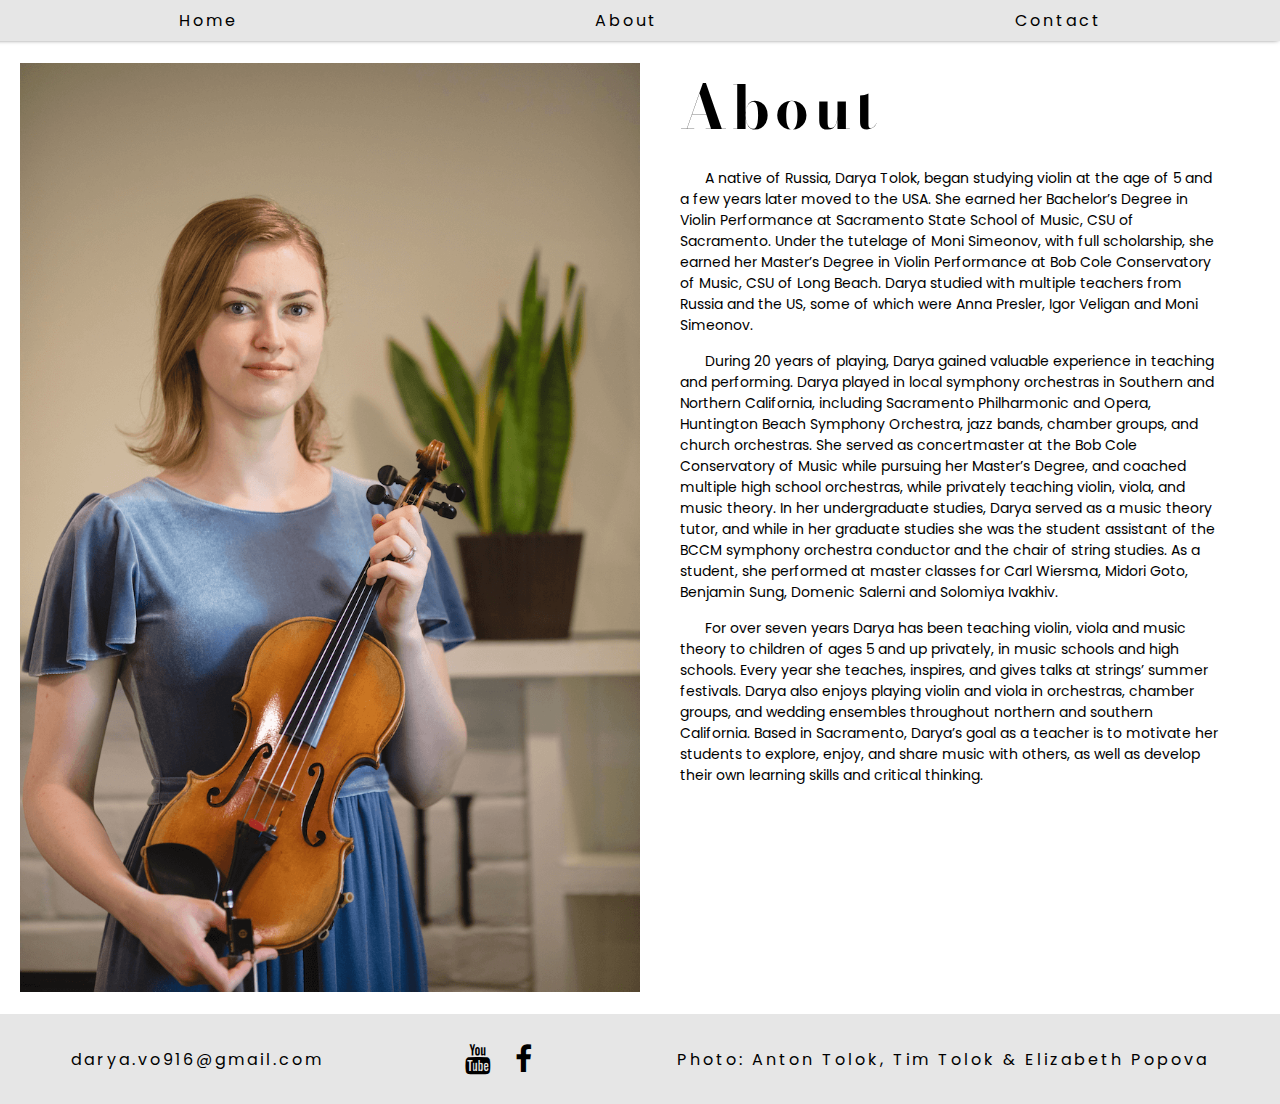
==== about.html @ 343e03ec "Revert "Added new links to nav"" ====
<html lang="en">
  <head>
    <meta charset="UTF-8" />
    <meta http-equiv="X-UA-Compatible" content="IE=edge" />
    <meta name="viewport" content="width=device-width, initial-scale=1.0" />
    <link rel="preconnect" href="https://fonts.googleapis.com" />
    <link rel="preconnect" href="https://fonts.gstatic.com" crossorigin />
    <link
      href="https://fonts.googleapis.com/css2?family=Poppins:wght@300&display=swap"
      rel="stylesheet"
    />
    <link
      rel="stylesheet"
      href="https://cdnjs.cloudflare.com/ajax/libs/font-awesome/4.7.0/css/font-awesome.min.css"
    />
    <link rel="stylesheet" href="styles.css" />
    <title>About</title>
  </head>
  <body>
    <div class="topnav">
      <a href="index.html">Home</a>
      <a href="about.html">About</a>
      <a href="contact.html">Contact</a>
    </div>
    <div class="about-container">
      <div class="about-img-container">
        <img src="pictures/DaryaWebsitePortraits-8.png">
      </div>
      <div class="about-content">
        <h1 class="about-title">About</h1>
      <p class="about-details">
        A native of Russia, Darya Tolok, began studying violin at the age of 5
        and a few years later moved to the USA. She earned her Bachelor’s Degree
        in Violin Performance at Sacramento State School of Music, CSU of
        Sacramento. Under the tutelage of Moni Simeonov, with full scholarship,
        she earned her Master’s Degree in Violin Performance at Bob Cole
        Conservatory of Music, CSU of Long Beach. Darya studied with multiple
        teachers from Russia and the US, some of which were Anna Presler, Igor
        Veligan and Moni Simeonov.
      </p>
      <p class="about-details">
        During 20 years of playing, Darya gained valuable experience in teaching
        and performing. Darya played in local symphony orchestras in Southern
        and Northern California, including Sacramento Philharmonic and Opera,
        Huntington Beach Symphony Orchestra, jazz bands, chamber groups, and
        church orchestras. She served as concertmaster at the Bob Cole
        Conservatory of Music while pursuing her Master’s Degree, and coached
        multiple high school orchestras, while privately teaching violin, viola,
        and music theory. In her undergraduate studies, Darya served as a music
        theory tutor, and while in her graduate studies she was the student
        assistant of the BCCM symphony orchestra conductor and the chair of
        string studies. As a student, she performed at master classes for Carl
        Wiersma, Midori Goto, Benjamin Sung, Domenic Salerni and Solomiya
        Ivakhiv.
      </p>
      <p class="about-details">
        For over seven years Darya has been teaching violin, viola and music
        theory to children of ages 5 and up privately, in music schools and high
        schools. Every year she teaches, inspires, and gives talks at strings’
        summer festivals. Darya also enjoys playing violin and viola in
        orchestras, chamber groups, and wedding ensembles throughout northern
        and southern California. Based in Sacramento, Darya’s goal as a teacher
        is to motivate her students to explore, enjoy, and share music with
        others, as well as develop their own learning skills and critical
        thinking.
      </p>
      </div>
    </div>

    <footer class="bottom-nav-container">
      <p>
        <a href="mailto:darya.vo916@gmail.com">darya.vo916@gmail.com</a>
      </p>
      <div>
      <a href="https://www.youtube.com/channel/UCHV-7TpiJ2-uIK9oaVsrO3w" class="fa fa-youtube"></a>
      <a href="https://www.facebook.com/darya.tolok.750" class="fa fa-facebook"></a>
      </div>
      <p>
        Photo: Anton Tolok, Tim Tolok & Elizabeth Popova
      </p>
    </footer>
  </body>
</html>
---- styles.css ----
@import url('https://fonts.googleapis.com/css2?family=Bodoni+Moda:opsz@6..96&display=swap');
@import url('https://fonts.googleapis.com/css2?family=Noto+Sans+Mono:wght@300&display=swap');

/* General CSS */
body,
html,
body,
div,
span,
applet,
object,
iframe,
h1,
h2,
h3,
h4,
h5,
h6,
p,
blockquote,
pre,
a,
abbr,
acronym,
address,
big,
cite,
code,
del,
dfn,
em,
img,
ins,
kbd,
q,
s,
samp,
small,
strike,
strong,
sub,
sup,
tt,
var,
b,
u,
i,
center,
dl,
dt,
dd,
ol,
ul,
li,
fieldset,
form,
label,
legend,
table,
caption,
tbody,
tfoot,
thead,
tr,
th,
td,
article,
aside,
canvas,
details,
embed,
figure,
figcaption,
footer,
header,
hgroup,
menu,
nav,
output,
ruby,
section,
summary,
time,
mark,
audio,
video {
  margin: 0;
  padding: 0;
}

body {
  font-family: "Poppins", sans-serif;
}

html {
  scroll-behavior: smooth;
}

.topnav {
  background-color: rgb(230, 230, 230);
  padding-top: 3px;
  padding-bottom: 3px;
  display: flex;
  justify-content: space-around;
  box-shadow: -5px -5px 5px 3px;
}

.topnav a {
  text-decoration: none;
  padding-top: 5px;
  padding-bottom: 5px;
  color: black;
  letter-spacing: 3px;
}
.topnav a:hover {
  text-decoration: underline;
}

.bottom-nav-container {
  background-color: rgb(230, 230, 230);
  left: 0;
  height: 10%;
  width: 100%;
  display: flex;
  justify-content: space-around;
  align-items: center;
}
/*large phones*/
@media screen and (max-width: 500px) {
  .bottom-nav-container {
    height: 14%;
  }
}
/*small phone*/
@media screen and (max-width: 319px) {
  .bottom-nav-container {
    height: 16%;
  }
}
/*large phone*/
@media screen and (max-width: 500px) {
  .bottom-nav-container div {
    width: 50px;
    display: flex;
    justify-content: space-between;
  }
}
/*tablet phone*/
@media screen and (min-width: 767px) {
  .bottom-nav-container div {
    width: 70px;
    display: flex;
    justify-content: space-between;
  }
}
/*medium phone*/
@media screen and (max-width: 769px) {
  .bottom-nav-container {
    display: flex;
    flex-direction: column;
  }
  .bottom-nav-container p {
    order: 1;
  }
  .bottom-nav-container div {
    order: 2;
  }
}

.bottom-nav-container a, .bottom-nav-container p {
  color: black;
  text-decoration: none;
  letter-spacing: 3px;
  cursor: pointer;
}
/*large phone*/
@media screen and (max-width: 500px) {
  .bottom-nav-container p,
  a {
    font-size: 10px;
    letter-spacing: 0px;
  }
}

.fa {
  text-decoration: none;
  font-size: 30px;
}
/*large phone*/
@media screen and (max-width: 500px) {
  .fa {
    font-size: 20px;
  }
}

/* Home Page */
.home-container {
  display: flex;
  flex-direction: row;
  /* margin: 15px;
  margin-bottom: 150px; */
  margin: 40px auto 100px;  
  max-width: 1500px;

}
/*large phone*/
@media screen and (max-width: 500px) {
  .home-container {
    flex-direction: column;
    margin-bottom: 50px;
  }
}

.name-container {
  flex: 1 1 50%;
  display: flex;
  flex-direction: column;
  justify-content: center;
}

.name {
  font-size: 70px;
  margin-left: 15px;
  color: black;
  letter-spacing: 5px;
  text-align: center;
  font-family: 'Bodoni Moda', serif;
}
/*large phone*/
@media screen and (max-width: 500px) {
  .name {
    font-size: 50px;
  }
}

.skill-container {
  display: flex;
  justify-content: space-around;
  margin-top: 15px;
  font-family: "Poppins", sans-serif;
  font-weight: bold;
  font-size: 18px;
}
.skill-container a {
 text-decoration: none;
 color: black;
}
.home-img-container {
  flex: 1 1 50%;
}

.home-container img {
  width: 100%;
}

.img-gallery-quote-container{
  margin: 0 auto;
  max-width: 1500px;
}
.img-quote-container {
  display: flex;
  flex-direction: row;
  margin: 15px;
}
@media screen and (max-width:769px) {
  .img-quote-container {
    display: flex;
    flex-direction: column;
    margin: 15px;
  }
  .img-for-quote {
    order: 1;
  }
  .quote-for-img {
    order: 2;
  }
}

.img-for-quote {
  flex: 1 1 50%;
  margin: 15px;

  
}

.quote-for-img {
  flex: 1 1 50%;
  display: flex;
  flex-direction: column;
  justify-content: space-evenly;
  align-items: center;
  margin: 15px;
  text-indent: 15px;
}

.quote-for-img p:first-of-type {
  font-style: italic;
  font-weight: 600;
}

@media screen  and (max-width:500px) {
  .quote-for-img p:first-of-type {
  margin-bottom: 50px;
  }
}

.img-for-quote img {
  width: 100%;
}

/* .img-gallery-container {
  display: grid;
  grid-template-columns: repeat(3, 1fr);
  grid-template-rows: repeat(1, 35vw);
  grid-gap: 15px;
  margin: 0px 15px 15px;
}
/*large phone*/
/* @media screen and (max-width: 500px) {
  .img-gallery-container {
    grid-template-columns: repeat(1, 1fr);
    grid-template-rows: repeat(6, 95vw);
    grid-gap: 10px;
    margin: 100px 0px 15px 0px;
  }
} */

/* .img-gallery-container img {
  width: 100%;
  height: 100%;
  object-fit: cover;
}  */

/* About Page */
.about-container {
  display: flex;
  flex-direction: row;

  margin-left: 20px;
  margin-right: 20px;
}
/*laptop*/
@media screen and (max-width: 800px) {
  .about-container {
    display: flex;
    flex-direction: column;

    margin-left: 5px;
    margin-right: 5px;
  }
}

.about-img-container {
  flex: 1 1 50%;
}

.about-img-container img {
  width: 100%;
  margin-top: 22px;
  margin-bottom: 22px;

}

.about-content {
  margin-bottom: 20px;
  margin-top: 20px;
  flex: 1 1 50%;
}

.about-title {
  color: Black;
  padding-left: 40px;
  font-size: 60px; 
  font-family: 'Bodoni Moda', serif;
  margin: 0 0;
  letter-spacing: 5px;
}
.about-details {
  color: black;
  padding-left: 40px;
  padding-right: 40px;
  padding-top: 15px;
  text-indent: 25px;
  font-size: 14px;
}

/* Contact Page */
.contact-title {
  font-family: 'Bodoni Moda', serif;
  text-align: center;
  font-size: 55px;
}
.contact-container {
  display: flex;
  flex-direction: row;
  margin: 15px;
  /* height: 100vh; */
  margin-bottom: 120px;
}
/*large phone*/
@media screen and (max-width: 767px) {
  .contact-container {
    flex-direction: column;
    /* height: 130vh;   */
  }
}

.contact-img-contianer {
  flex: 1 1 50%;
  margin-top: 10px;
}

.contact-img-contianer img {
  width: 100%;
}

.form-container {
  flex: 1 1 50%;
  margin-top: 10px;
}

.form-content {
  display: flex;
  flex-direction: column;
  align-items: center;
}

.form-container label {
  color: black; 
  padding-bottom: 10px;
  letter-spacing: 3px;
}

.contact-info {
  padding: 8px;
  max-width: 400px;
  margin: 0 auto;
}

.fullname-box,
.lname-box,
.email-box {
  height: 30px;
  width: 400px;
  border: 1.5px solid black;
  border-radius: 10px;
  font-family: inherit;
  background-color: rgb(247, 247, 247);
}
/*tablet */
@media screen and (max-width: 1000px) {
  .fullname-box,
  .lname-box,
  .email-box {
    height: 25px;
    width: 350px;
  }
}
/*tablet */
@media screen and (max-width: 374px) {
  .fullname-box,
  .lname-box,
  .email-box {
    height: 25px;
    width: 300px;
  }
}

.message-box {
  height: 150px;
  width: 400px;
  font-family: inherit;
  border: 1.5px solid black;
  border-radius: 10px;
  background-color: rgb(247, 247, 247);
}
/*tablet mode*/
@media screen and (max-width: 1000px) {
  .message-box {
    height: 100px;
    width: 350px;
  }
}
/*tablet mode*/
@media screen and (max-width: 374px) {
  .message-box {
    height: 100px;
    width: 300px;
  }
}

.submit-btn {
  height: 30px;
  padding-left: 10px;
  padding-right: 10px;
  color: black;
  background-color: rgb(240, 240, 240);
  border-style: hidden;
  border-radius: 10px;
  letter-spacing: 1px;
  font-family: inherit;
  cursor: pointer;

}
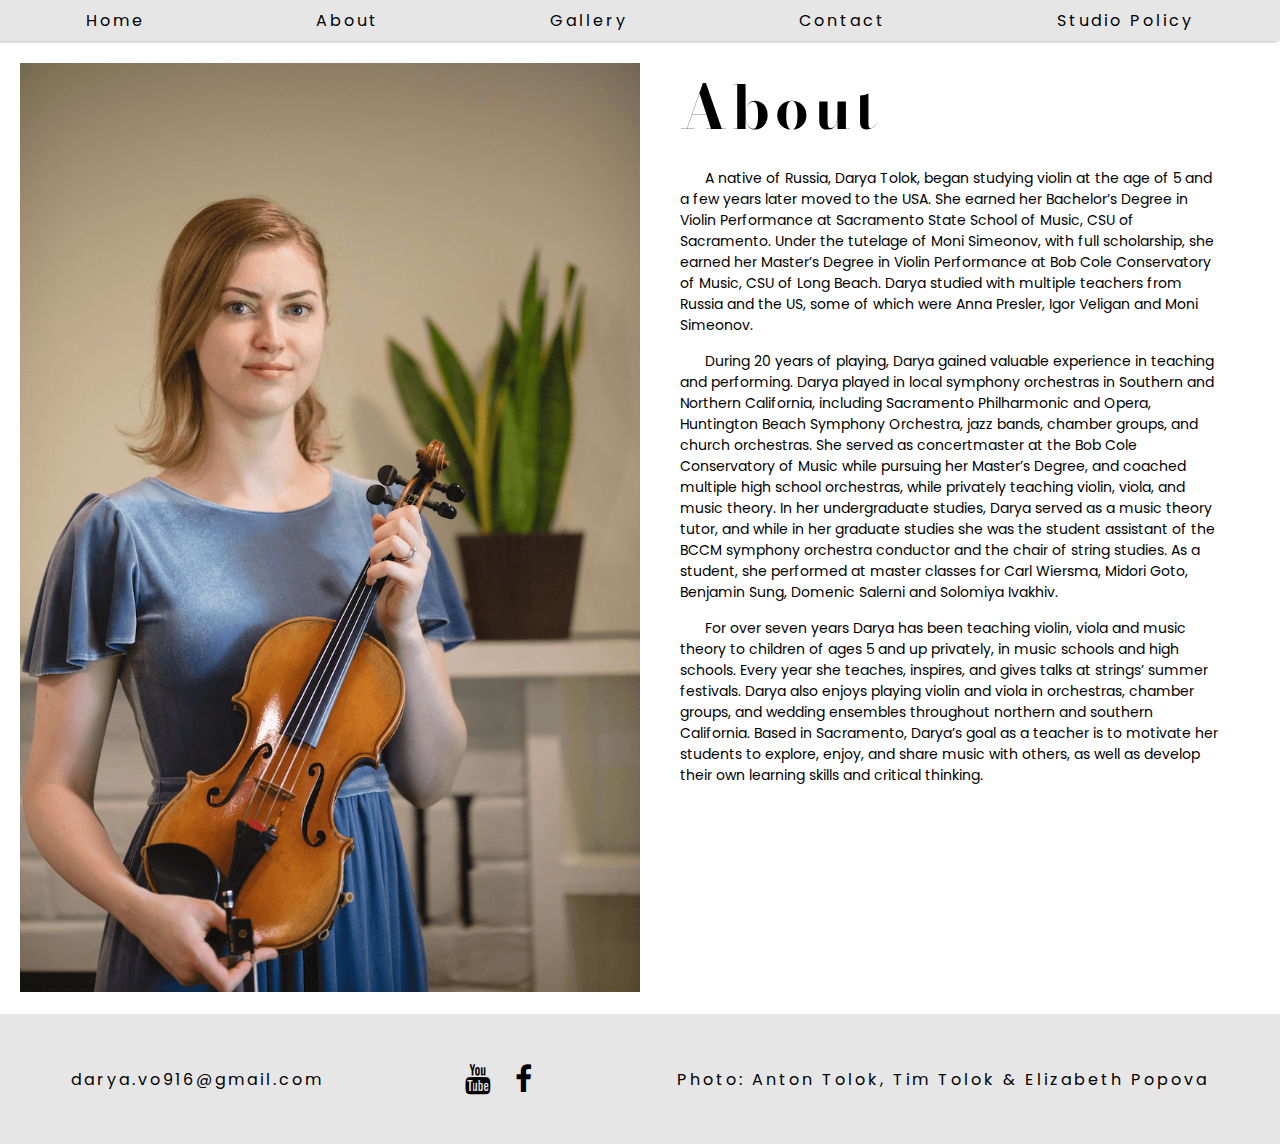
==== commit 5794bb74: "added new pages" ====
--- a/about.html
+++ b/about.html
@@ -17,67 +17,80 @@
     <title>About</title>
   </head>
   <body>
-    <div class="topnav">
-      <a href="index.html">Home</a>
-      <a href="about.html">About</a>
-      <a href="contact.html">Contact</a>
-    </div>
-    <div class="about-container">
-      <div class="about-img-container">
-        <img src="pictures/DaryaWebsitePortraits-8.png">
+    <div class="main-container">
+      <div class="topnav">
+        <a href="index.html">Home</a>
+        <a href="about.html">About</a>
+        <a href="gallery.html">Gallery</a>
+        <a href="contact.html">Contact</a>
+        <a href="studio-policy.html">Studio Policy</a>
       </div>
-      <div class="about-content">
-        <h1 class="about-title">About</h1>
-      <p class="about-details">
-        A native of Russia, Darya Tolok, began studying violin at the age of 5
-        and a few years later moved to the USA. She earned her Bachelor’s Degree
-        in Violin Performance at Sacramento State School of Music, CSU of
-        Sacramento. Under the tutelage of Moni Simeonov, with full scholarship,
-        she earned her Master’s Degree in Violin Performance at Bob Cole
-        Conservatory of Music, CSU of Long Beach. Darya studied with multiple
-        teachers from Russia and the US, some of which were Anna Presler, Igor
-        Veligan and Moni Simeonov.
-      </p>
-      <p class="about-details">
-        During 20 years of playing, Darya gained valuable experience in teaching
-        and performing. Darya played in local symphony orchestras in Southern
-        and Northern California, including Sacramento Philharmonic and Opera,
-        Huntington Beach Symphony Orchestra, jazz bands, chamber groups, and
-        church orchestras. She served as concertmaster at the Bob Cole
-        Conservatory of Music while pursuing her Master’s Degree, and coached
-        multiple high school orchestras, while privately teaching violin, viola,
-        and music theory. In her undergraduate studies, Darya served as a music
-        theory tutor, and while in her graduate studies she was the student
-        assistant of the BCCM symphony orchestra conductor and the chair of
-        string studies. As a student, she performed at master classes for Carl
-        Wiersma, Midori Goto, Benjamin Sung, Domenic Salerni and Solomiya
-        Ivakhiv.
-      </p>
-      <p class="about-details">
-        For over seven years Darya has been teaching violin, viola and music
-        theory to children of ages 5 and up privately, in music schools and high
-        schools. Every year she teaches, inspires, and gives talks at strings’
-        summer festivals. Darya also enjoys playing violin and viola in
-        orchestras, chamber groups, and wedding ensembles throughout northern
-        and southern California. Based in Sacramento, Darya’s goal as a teacher
-        is to motivate her students to explore, enjoy, and share music with
-        others, as well as develop their own learning skills and critical
-        thinking.
-      </p>
+      <div>
+        <div class="page-container">
+          <div class="about-container">
+            <div class="about-img-container">
+              <img src="pictures/DaryaWebsitePortraits-8.png" />
+            </div>
+            <div class="about-content">
+              <h1 class="about-title">About</h1>
+              <p class="about-details">
+                A native of Russia, Darya Tolok, began studying violin at the
+                age of 5 and a few years later moved to the USA. She earned her
+                Bachelor’s Degree in Violin Performance at Sacramento State
+                School of Music, CSU of Sacramento. Under the tutelage of Moni
+                Simeonov, with full scholarship, she earned her Master’s Degree
+                in Violin Performance at Bob Cole Conservatory of Music, CSU of
+                Long Beach. Darya studied with multiple teachers from Russia and
+                the US, some of which were Anna Presler, Igor Veligan and Moni
+                Simeonov.
+              </p>
+              <p class="about-details">
+                During 20 years of playing, Darya gained valuable experience in
+                teaching and performing. Darya played in local symphony
+                orchestras in Southern and Northern California, including
+                Sacramento Philharmonic and Opera, Huntington Beach Symphony
+                Orchestra, jazz bands, chamber groups, and church orchestras.
+                She served as concertmaster at the Bob Cole Conservatory of
+                Music while pursuing her Master’s Degree, and coached multiple
+                high school orchestras, while privately teaching violin, viola,
+                and music theory. In her undergraduate studies, Darya served as
+                a music theory tutor, and while in her graduate studies she was
+                the student assistant of the BCCM symphony orchestra conductor
+                and the chair of string studies. As a student, she performed at
+                master classes for Carl Wiersma, Midori Goto, Benjamin Sung,
+                Domenic Salerni and Solomiya Ivakhiv.
+              </p>
+              <p class="about-details">
+                For over seven years Darya has been teaching violin, viola and
+                music theory to children of ages 5 and up privately, in music
+                schools and high schools. Every year she teaches, inspires, and
+                gives talks at strings’ summer festivals. Darya also enjoys
+                playing violin and viola in orchestras, chamber groups, and
+                wedding ensembles throughout northern and southern California.
+                Based in Sacramento, Darya’s goal as a teacher is to motivate
+                her students to explore, enjoy, and share music with others, as
+                well as develop their own learning skills and critical thinking.
+              </p>
+            </div>
+          </div>
+        </div>
       </div>
     </div>
-
     <footer class="bottom-nav-container">
       <p>
         <a href="mailto:darya.vo916@gmail.com">darya.vo916@gmail.com</a>
       </p>
       <div>
-      <a href="https://www.youtube.com/channel/UCHV-7TpiJ2-uIK9oaVsrO3w" class="fa fa-youtube"></a>
-      <a href="https://www.facebook.com/darya.tolok.750" class="fa fa-facebook"></a>
+        <a
+          href="https://www.youtube.com/channel/UCHV-7TpiJ2-uIK9oaVsrO3w"
+          class="fa fa-youtube"
+        ></a>
+        <a
+          href="https://www.facebook.com/darya.tolok.750"
+          class="fa fa-facebook"
+        ></a>
       </div>
-      <p>
-        Photo: Anton Tolok, Tim Tolok & Elizabeth Popova
-      </p>
+      <p>Photo: Anton Tolok, Tim Tolok & Elizabeth Popova</p>
     </footer>
   </body>
 </html>
--- a/styles.css
+++ b/styles.css
@@ -1,6 +1,5 @@
-
-@import url('https://fonts.googleapis.com/css2?family=Bodoni+Moda:opsz@6..96&display=swap');
-@import url('https://fonts.googleapis.com/css2?family=Noto+Sans+Mono:wght@300&display=swap');
+@import url("https://fonts.googleapis.com/css2?family=Bodoni+Moda:opsz@6..96&display=swap");
+@import url("https://fonts.googleapis.com/css2?family=Noto+Sans+Mono:wght@300&display=swap");
 
 /* General CSS */
 body,
@@ -91,6 +90,7 @@
 
 body {
   font-family: "Poppins", sans-serif;
+  height: 100%;
 }
 
 html {
@@ -119,12 +119,13 @@
 
 .bottom-nav-container {
   background-color: rgb(230, 230, 230);
-  left: 0;
-  height: 10%;
+  bottom: 0;
+  position: relative;
   width: 100%;
   display: flex;
   justify-content: space-around;
   align-items: center;
+  height: 130px;
 }
 /*large phones*/
 @media screen and (max-width: 500px) {
@@ -168,7 +169,8 @@
   }
 }
 
-.bottom-nav-container a, .bottom-nav-container p {
+.bottom-nav-container a,
+.bottom-nav-container p {
   color: black;
   text-decoration: none;
   letter-spacing: 3px;
@@ -194,15 +196,23 @@
   }
 }
 
+.main-container {
+  display: flex;
+  flex-direction: column;
+  min-height: 100vh;
+}
+.page-container {
+  flex: 1; 
+}
+
 /* Home Page */
 .home-container {
   display: flex;
   flex-direction: row;
   /* margin: 15px;
   margin-bottom: 150px; */
-  margin: 40px auto 100px;  
+  margin: 40px auto 100px;
   max-width: 1500px;
-
 }
 /*large phone*/
 @media screen and (max-width: 500px) {
@@ -225,7 +235,7 @@
   color: black;
   letter-spacing: 5px;
   text-align: center;
-  font-family: 'Bodoni Moda', serif;
+  font-family: "Bodoni Moda", serif;
 }
 /*large phone*/
 @media screen and (max-width: 500px) {
@@ -243,8 +253,8 @@
   font-size: 18px;
 }
 .skill-container a {
- text-decoration: none;
- color: black;
+  text-decoration: none;
+  color: black;
 }
 .home-img-container {
   flex: 1 1 50%;
@@ -254,7 +264,7 @@
   width: 100%;
 }
 
-.img-gallery-quote-container{
+.img-gallery-quote-container {
   margin: 0 auto;
   max-width: 1500px;
 }
@@ -263,7 +273,7 @@
   flex-direction: row;
   margin: 15px;
 }
-@media screen and (max-width:769px) {
+@media screen and (max-width: 769px) {
   .img-quote-container {
     display: flex;
     flex-direction: column;
@@ -280,8 +290,6 @@
 .img-for-quote {
   flex: 1 1 50%;
   margin: 15px;
-
-  
 }
 
 .quote-for-img {
@@ -299,9 +307,9 @@
   font-weight: 600;
 }
 
-@media screen  and (max-width:500px) {
+@media screen and (max-width: 500px) {
   .quote-for-img p:first-of-type {
-  margin-bottom: 50px;
+    margin-bottom: 50px;
   }
 }
 
@@ -336,7 +344,7 @@
 .about-container {
   display: flex;
   flex-direction: row;
-
+  height: 100%;
   margin-left: 20px;
   margin-right: 20px;
 }
@@ -359,7 +367,6 @@
   width: 100%;
   margin-top: 22px;
   margin-bottom: 22px;
-
 }
 
 .about-content {
@@ -371,8 +378,8 @@
 .about-title {
   color: Black;
   padding-left: 40px;
-  font-size: 60px; 
-  font-family: 'Bodoni Moda', serif;
+  font-size: 60px;
+  font-family: "Bodoni Moda", serif;
   margin: 0 0;
   letter-spacing: 5px;
 }
@@ -387,7 +394,7 @@
 
 /* Contact Page */
 .contact-title {
-  font-family: 'Bodoni Moda', serif;
+  font-family: "Bodoni Moda", serif;
   text-align: center;
   font-size: 55px;
 }
@@ -427,7 +434,7 @@
 }
 
 .form-container label {
-  color: black; 
+  color: black;
   padding-bottom: 10px;
   letter-spacing: 3px;
 }
@@ -501,5 +508,7 @@
   letter-spacing: 1px;
   font-family: inherit;
   cursor: pointer;
-
-}
+}
+
+/* Gallery Page */
+
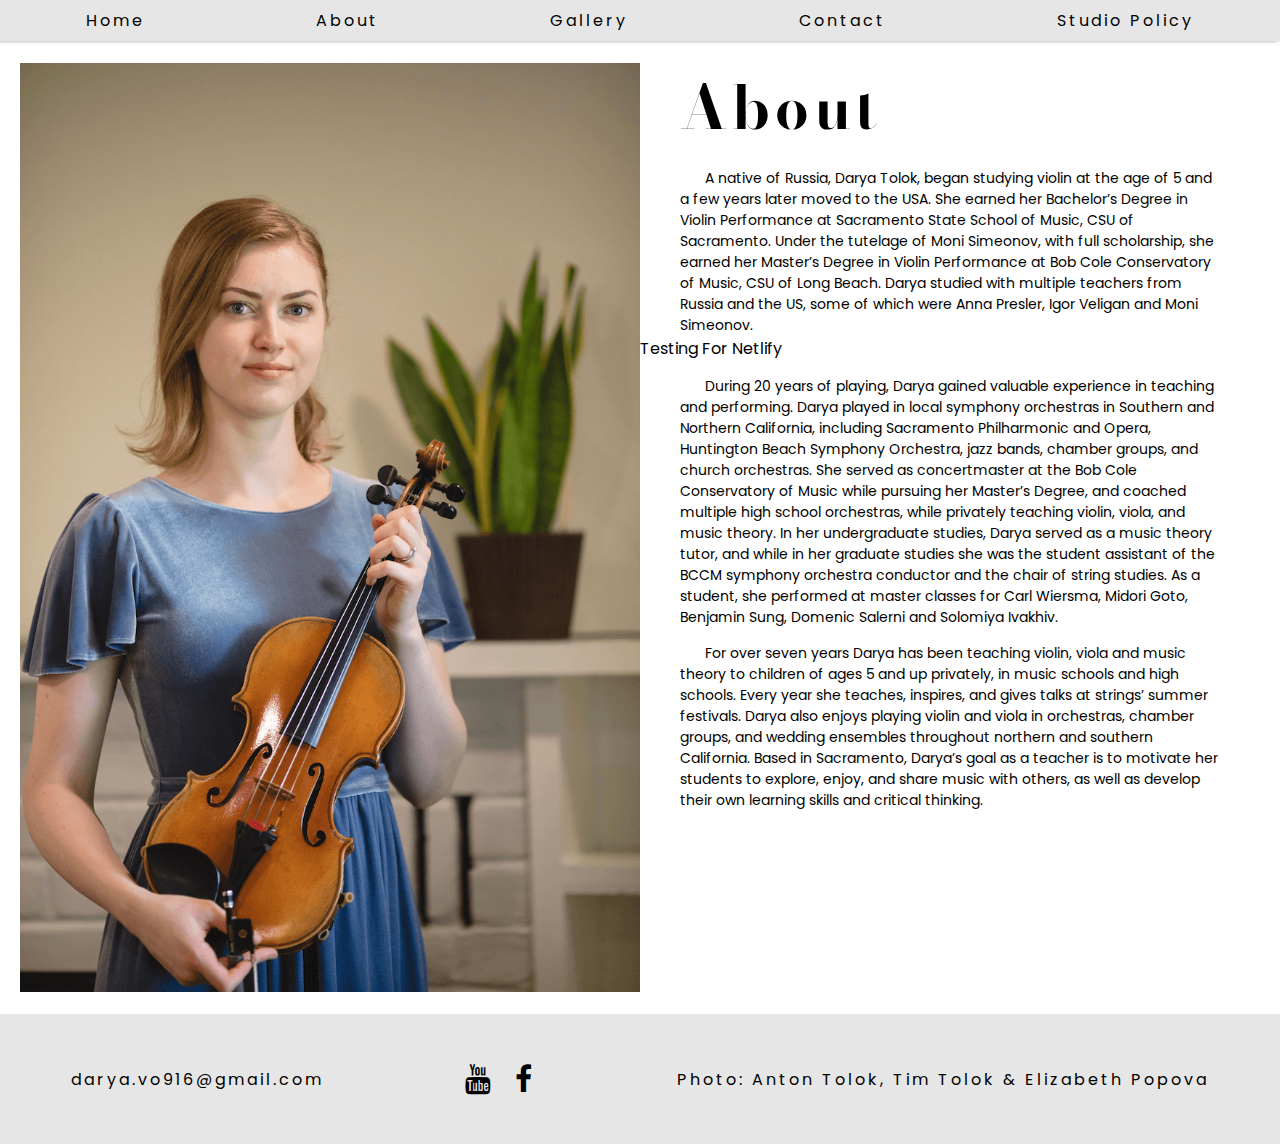
==== commit 5c4f0a24: "testing for netlify" ====
--- a/about.html
+++ b/about.html
@@ -14,6 +14,7 @@
       href="https://cdnjs.cloudflare.com/ajax/libs/font-awesome/4.7.0/css/font-awesome.min.css"
     />
     <link rel="stylesheet" href="styles.css" />
+    <script src="script.js"></script>
     <title>About</title>
   </head>
   <body>
@@ -24,6 +25,16 @@
         <a href="gallery.html">Gallery</a>
         <a href="contact.html">Contact</a>
         <a href="studio-policy.html">Studio Policy</a>
+      </div>
+      <div class="topnav-two">
+        <button class="menu-toggle" onclick="toggleMenu()">≡</button>
+        <div class="dropdown-menu" id="dropdownMenu">
+          <a href="index.html">Home</a>
+          <a href="about.html">About</a>
+          <a href="gallery.html">Gallery</a>
+          <a href="contact.html">Contact</a>
+          <a href="studio-policy.html">Studio Policy</a>
+        </div>
       </div>
       <div>
         <div class="page-container">
@@ -44,6 +55,7 @@
                 the US, some of which were Anna Presler, Igor Veligan and Moni
                 Simeonov.
               </p>
+              <p>Testing For Netlify</p>
               <p class="about-details">
                 During 20 years of playing, Darya gained valuable experience in
                 teaching and performing. Darya played in local symphony
--- a/styles.css
+++ b/styles.css
@@ -103,6 +103,7 @@
   padding-bottom: 3px;
   display: flex;
   justify-content: space-around;
+  align-items: center;
   box-shadow: -5px -5px 5px 3px;
 }
 
@@ -117,6 +118,44 @@
   text-decoration: underline;
 }
 
+.topnav-two {
+  background-color: rgb(230, 230, 230);
+  display: flex;
+  justify-content: flex-end;
+}
+
+.menu-toggle {
+  display: none;
+  background-color: rgb(230, 230, 230);
+  border: none;
+  font-size: 24px;
+  cursor: pointer;
+  padding: 5px;
+  position: relative;
+  right: 20px;
+}
+
+.dropdown-menu {
+  display: none;
+  flex-direction: column;
+  background-color: rgb(230, 230, 230);
+  position: absolute;
+  top: 38px;
+  width: 100%;
+  left: 0;
+}
+
+.dropdown-menu a {
+  padding: 10px 20px;
+  text-decoration: none;
+  color: black;
+  text-align: center;
+}
+
+.dropdown-menu a:hover {
+  text-decoration: underline;
+}
+
 .bottom-nav-container {
   background-color: rgb(230, 230, 230);
   bottom: 0;
@@ -127,6 +166,24 @@
   align-items: center;
   height: 130px;
 }
+
+@media screen and (max-width: 1023px) {
+   .topnav {
+    display: none;
+  }
+  .topnav a {
+    display: none;
+  }
+
+  .menu-toggle {
+    display: block;
+  }
+
+  .dropdown-menu {
+    display: flex;
+  }
+}
+
 /*large phones*/
 @media screen and (max-width: 500px) {
   .bottom-nav-container {
@@ -202,7 +259,7 @@
   min-height: 100vh;
 }
 .page-container {
-  flex: 1; 
+  flex: 1;
 }
 
 /* Home Page */
@@ -510,5 +567,32 @@
   cursor: pointer;
 }
 
-/* Gallery Page */
-
+/* Studio Policy */
+
+.studio-policy-container {
+  display: flex;
+  flex-direction: column;
+  width: 900px;
+}
+
+.studio-policy-title {
+  font-size: 55px;
+  font-family: "Bodoni Moda", serif;
+  text-align: center;
+}
+
+.studio-policy-container h3 {
+ text-align: center;
+ padding: 15px;
+ text-decoration: underline;
+}
+
+.studio-policy-container ul {
+  margin: 30px;
+  text-indent: 15px;
+}
+
+.studio-policy-container li {
+  margin: 15px;
+}
+
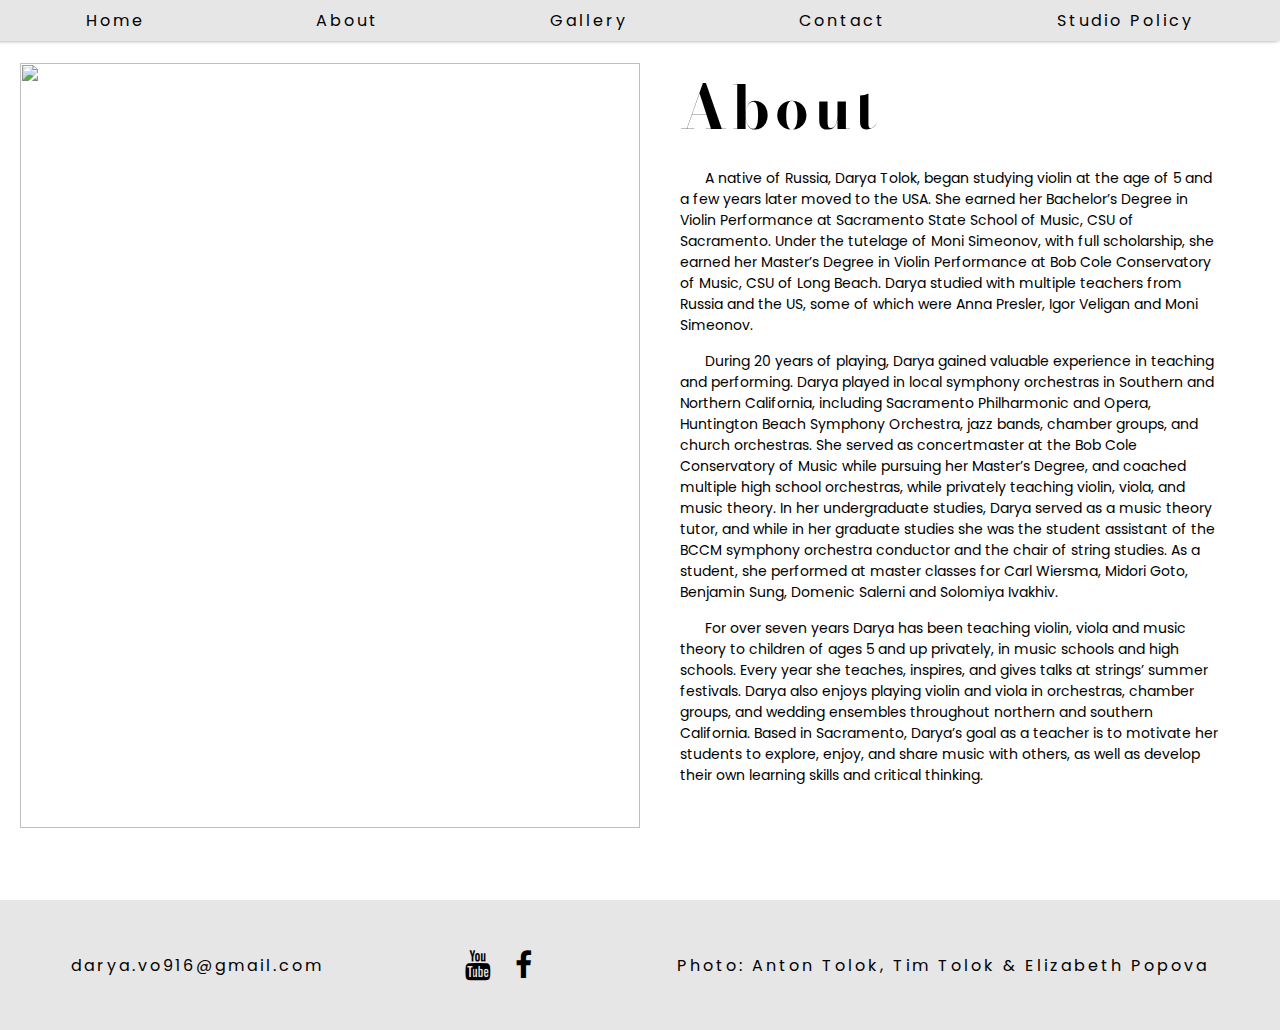
==== commit 7ed8eae7: "gallery is added" ====
--- a/about.html
+++ b/about.html
@@ -40,7 +40,7 @@
         <div class="page-container">
           <div class="about-container">
             <div class="about-img-container">
-              <img src="pictures/DaryaWebsitePortraits-8.png" />
+              <img src="pictures/Darya Tolok Violin Portraits-7-min.png" />
             </div>
             <div class="about-content">
               <h1 class="about-title">About</h1>
@@ -55,7 +55,6 @@
                 the US, some of which were Anna Presler, Igor Veligan and Moni
                 Simeonov.
               </p>
-              <p>Testing For Netlify</p>
               <p class="about-details">
                 During 20 years of playing, Darya gained valuable experience in
                 teaching and performing. Darya played in local symphony
--- a/styles.css
+++ b/styles.css
@@ -596,3 +596,25 @@
   margin: 15px;
 }
 
+/* Gallery Page */
+
+.gallery-container {
+  display: grid;
+  grid-template-columns: repeat(3, 1fr);
+  gap: 5px;
+  padding: 10px;
+}
+
+.gallery-container img {
+  width: 100%;
+  height: 100%;
+  aspect-ratio: 3 / 2;
+  object-fit: cover;
+  display: block;
+}
+
+@media screen and (max-width: 768px) {
+  .gallery-container {
+    grid-template-columns: 1fr;
+  }
+}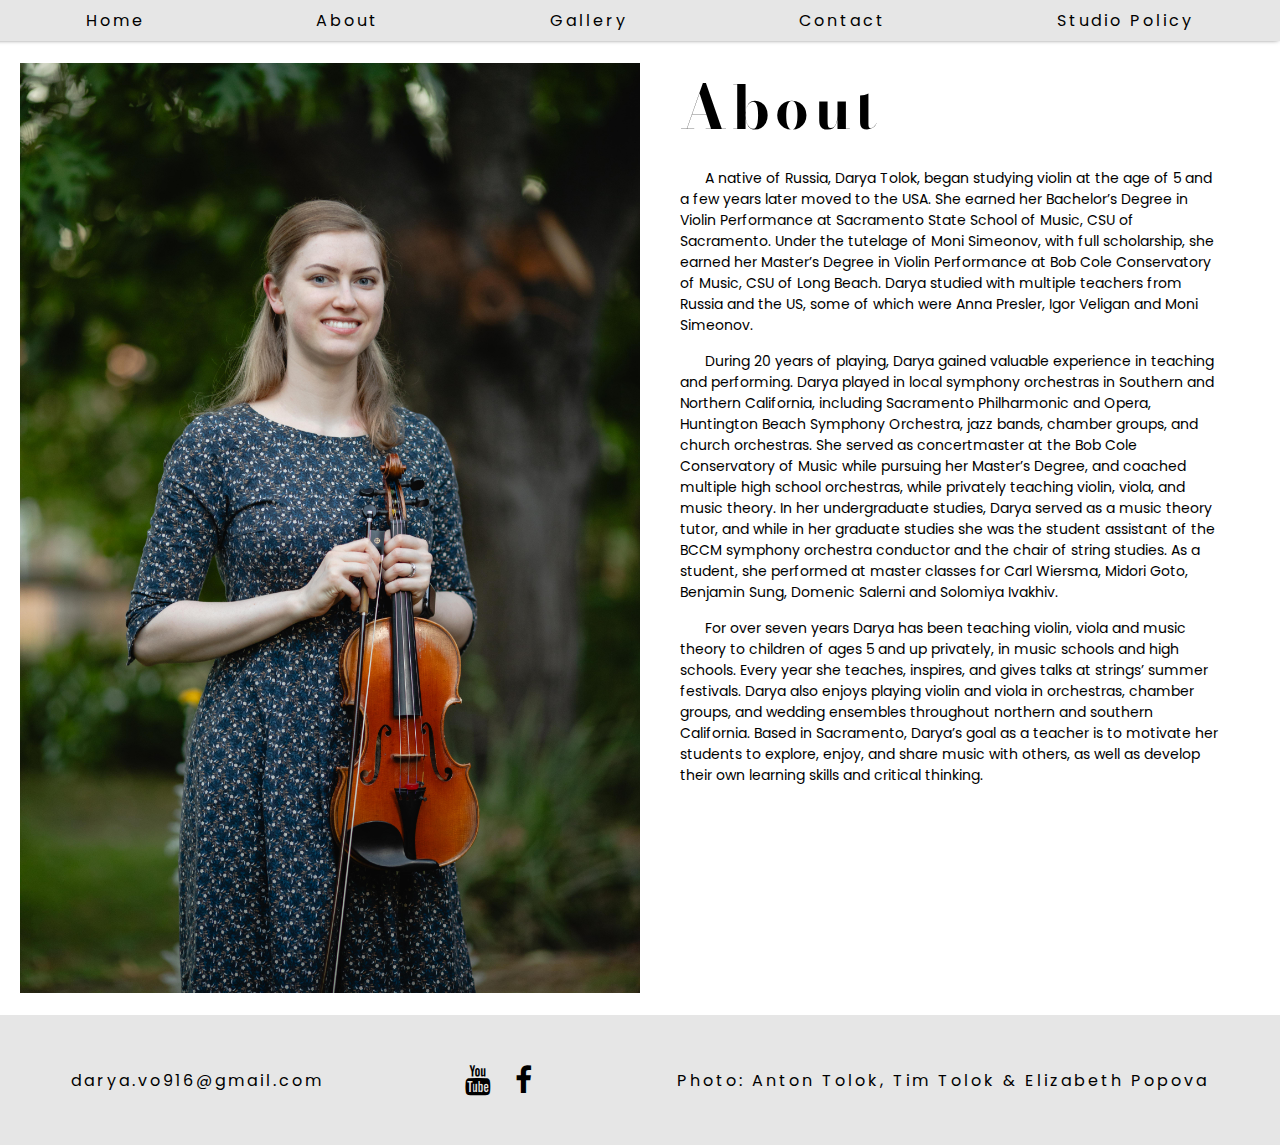
==== commit 18a9da4a: "pr review" ====
--- a/about.html
+++ b/about.html
@@ -40,7 +40,7 @@
         <div class="page-container">
           <div class="about-container">
             <div class="about-img-container">
-              <img src="pictures/Darya Tolok Violin Portraits-7-min.png" />
+              <img src="pictures/Darya Tolok Violin Portraits For Web-4.jpg" />
             </div>
             <div class="about-content">
               <h1 class="about-title">About</h1>
--- a/styles.css
+++ b/styles.css
@@ -148,6 +148,7 @@
 .dropdown-menu a {
   padding: 10px 20px;
   text-decoration: none;
+  font-size: medium;
   color: black;
   text-align: center;
 }
@@ -184,18 +185,26 @@
   }
 }
 
-/*large phones*/
-@media screen and (max-width: 500px) {
-  .bottom-nav-container {
-    height: 14%;
-  }
-}
 /*small phone*/
 @media screen and (max-width: 319px) {
   .bottom-nav-container {
     height: 16%;
   }
 }
+/*medium phone*/
+@media screen and (max-width: 769px) {
+  .bottom-nav-container {
+    display: flex;
+    flex-direction: column;
+  }
+  .bottom-nav-container p {
+    order: 1;
+  }
+  .bottom-nav-container div {
+    order: 2;
+  }
+}
+
 /*large phone*/
 @media screen and (max-width: 500px) {
   .bottom-nav-container div {
@@ -212,19 +221,6 @@
     justify-content: space-between;
   }
 }
-/*medium phone*/
-@media screen and (max-width: 769px) {
-  .bottom-nav-container {
-    display: flex;
-    flex-direction: column;
-  }
-  .bottom-nav-container p {
-    order: 1;
-  }
-  .bottom-nav-container div {
-    order: 2;
-  }
-}
 
 .bottom-nav-container a,
 .bottom-nav-container p {
@@ -374,28 +370,40 @@
   width: 100%;
 }
 
-/* .img-gallery-container {
-  display: grid;
-  grid-template-columns: repeat(3, 1fr);
-  grid-template-rows: repeat(1, 35vw);
-  grid-gap: 15px;
-  margin: 0px 15px 15px;
-}
-/*large phone*/
-/* @media screen and (max-width: 500px) {
-  .img-gallery-container {
-    grid-template-columns: repeat(1, 1fr);
-    grid-template-rows: repeat(6, 95vw);
-    grid-gap: 10px;
-    margin: 100px 0px 15px 0px;
-  }
-} */
-
-/* .img-gallery-container img {
-  width: 100%;
-  height: 100%;
-  object-fit: cover;
-}  */
+.ad-container {
+  margin: 15px 0px;
+  display: flex;
+  justify-content: space-around;
+  font-size: x-large;
+  background-color: rgb(230, 230, 230);
+
+}
+
+.ad-container p {
+  margin: 25px 0px;
+}
+
+.ad-container a {
+  text-decoration: none;
+  letter-spacing: 3px;
+  color: blue;
+}
+
+.ad-container a:hover {
+  text-decoration: underline;
+}
+
+@media screen and (max-width: 768px) {
+  .ad-container {
+    font-size: medium;
+  }
+}
+
+@media screen and (max-width: 426px) {
+  .ad-container {
+    font-size: small;
+  }
+}
 
 /* About Page */
 .about-container {
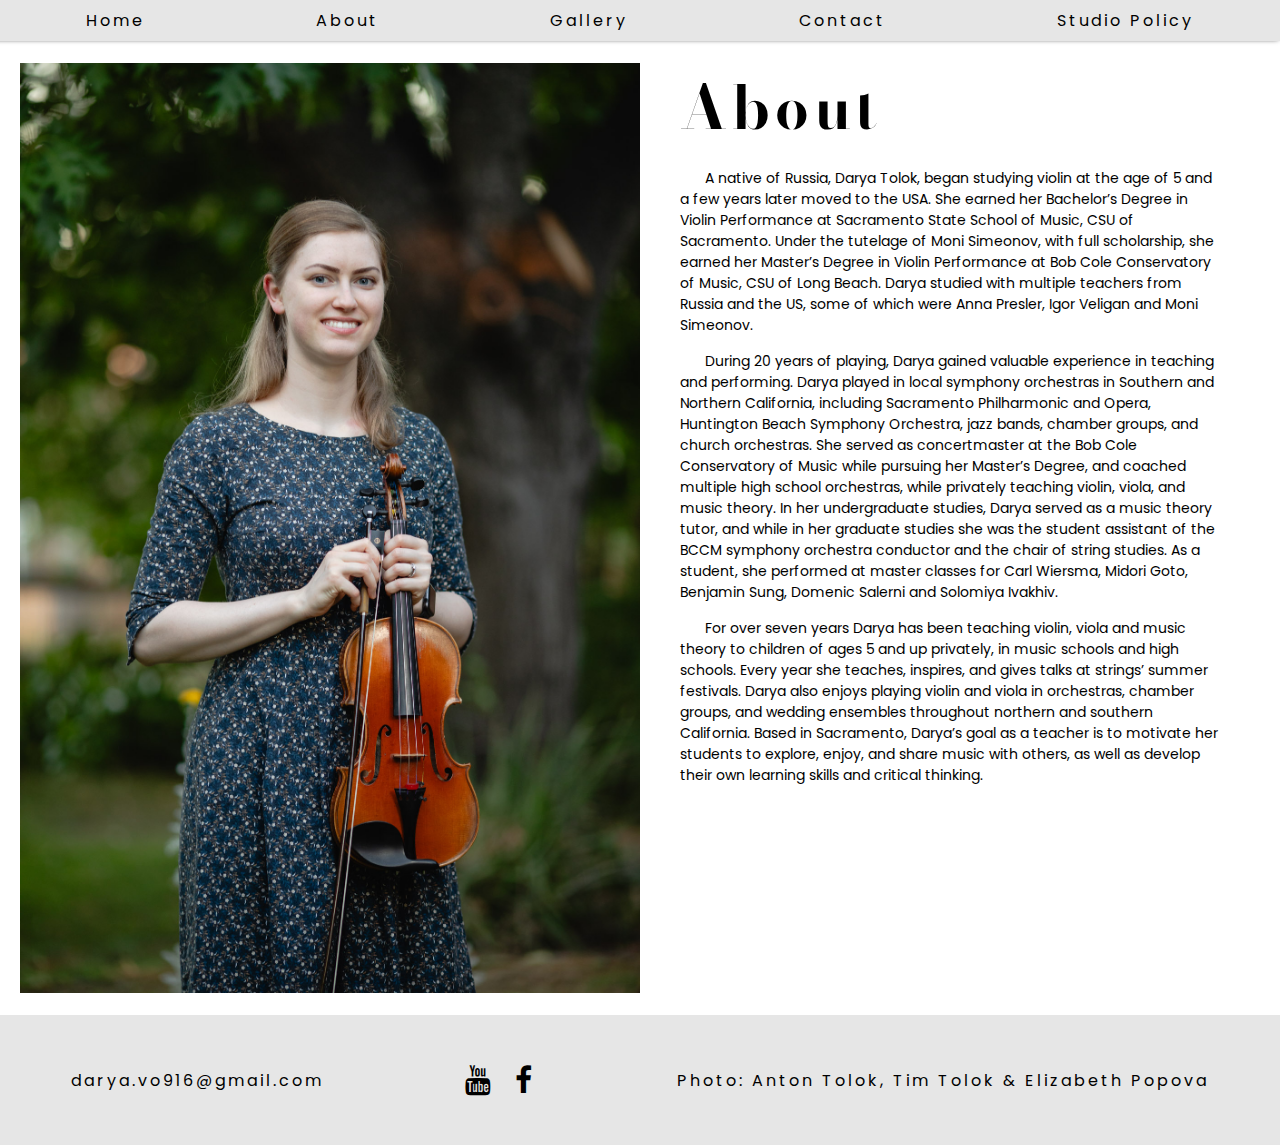
==== commit 1ee124a4: "pr review" ====
--- a/about.html
+++ b/about.html
@@ -40,7 +40,7 @@
         <div class="page-container">
           <div class="about-container">
             <div class="about-img-container">
-              <img src="pictures/Darya Tolok Violin Portraits For Web-4.jpg" />
+              <img src="pictures/Darya Tolok Violin Recital SP24 For Web-14.jpg" />
             </div>
             <div class="about-content">
               <h1 class="about-title">About</h1>
